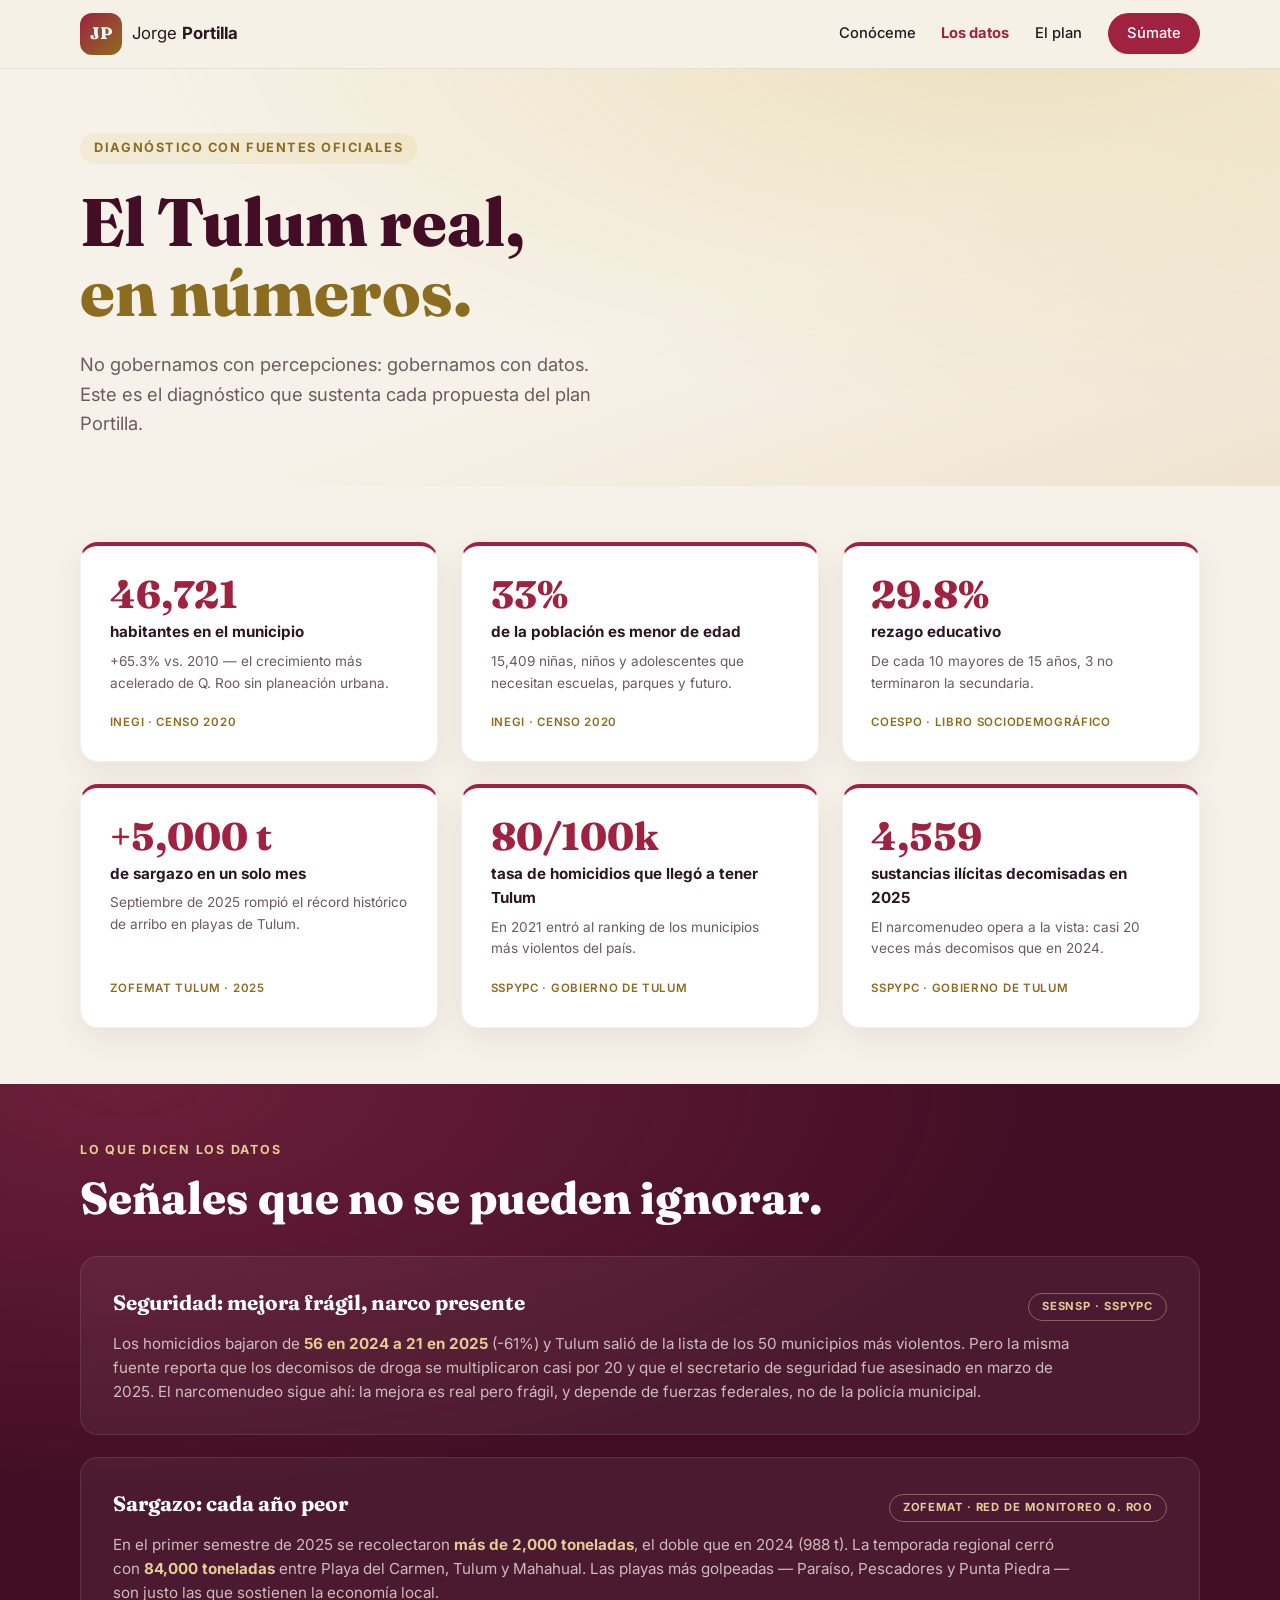
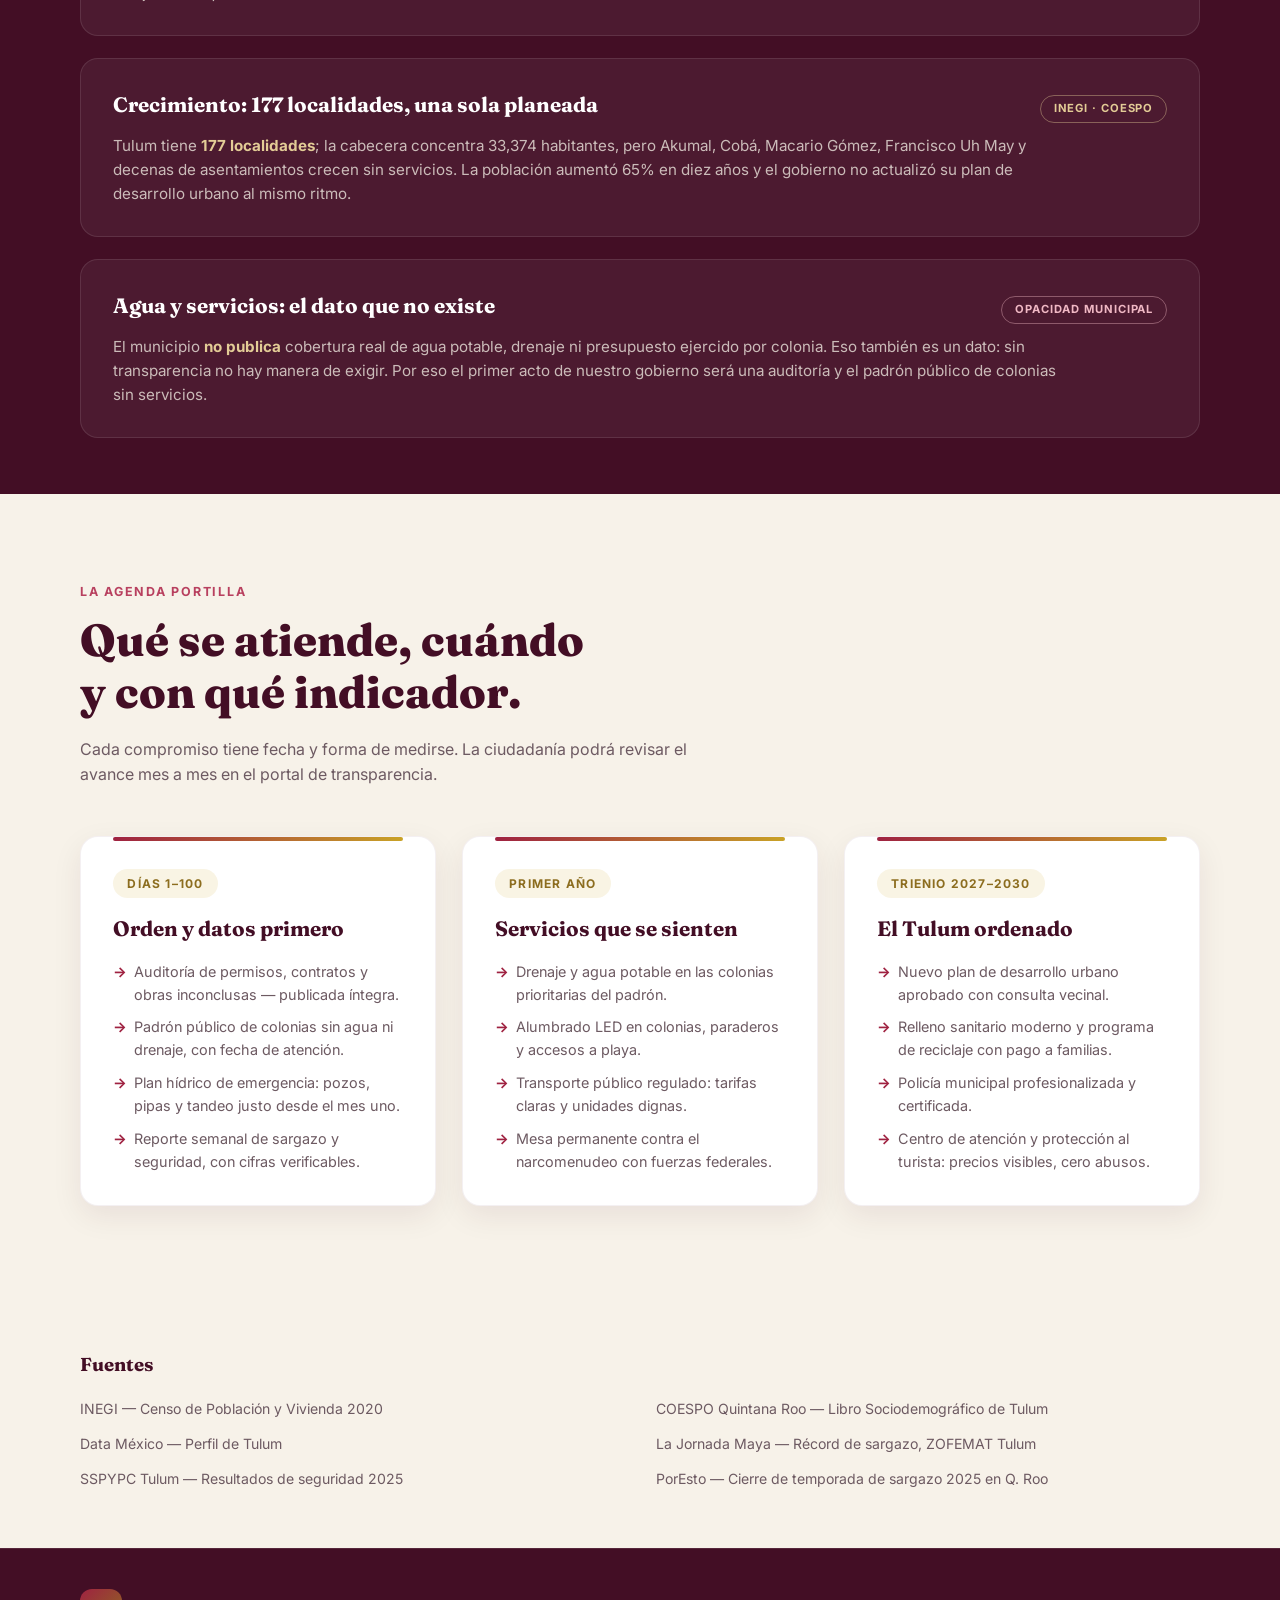
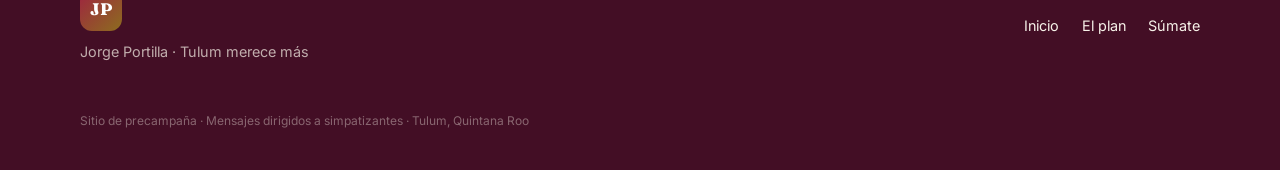
==== datos.html @ 54f1ed79 "Agrega página de datos, meta tags sociales, favicon y formulario" ====
<!DOCTYPE html>
<html lang="es">
<head>
  <meta charset="UTF-8" />
  <meta name="viewport" content="width=device-width, initial-scale=1.0" />
  <title>Los datos — Jorge Portilla | Tulum en números</title>
  <meta name="description" content="Diagnóstico de Tulum con cifras oficiales: población, seguridad, sargazo, rezago educativo y la agenda de gobierno de Jorge Portilla." />
  <meta property="og:type" content="website" />
  <meta property="og:url" content="https://unknownshopper.github.io/jorgeportilla/datos.html" />
  <meta property="og:title" content="Los datos — Tulum en números | Jorge Portilla" />
  <meta property="og:description" content="El diagnóstico real de Tulum con cifras oficiales: población, seguridad, sargazo y la agenda de gobierno con indicadores." />
  <meta property="og:image" content="https://unknownshopper.github.io/jorgeportilla/jorge2.png" />
  <meta name="twitter:card" content="summary_large_image" />
  <link rel="icon" type="image/svg+xml" href="favicon.svg" />
  <link rel="preconnect" href="https://fonts.googleapis.com" />
  <link rel="preconnect" href="https://fonts.gstatic.com" crossorigin />
  <link href="https://fonts.googleapis.com/css2?family=Fraunces:opsz,wght@9..144,600;9..144,800&family=Inter:wght@400;500;600;700&display=swap" rel="stylesheet" />
  <link rel="stylesheet" href="styles.css" />
</head>
<body>

  <!-- ===== NAVBAR ===== -->
  <header class="nav">
    <div class="container nav__inner">
      <a class="nav__brand" href="index.html">
        <span class="nav__logo">JP</span>
        <span class="nav__name">Jorge <strong>Portilla</strong></span>
      </a>
      <nav class="nav__links">
        <a href="index.html#conoce">Conóceme</a>
        <a href="datos.html" class="activo">Los datos</a>
        <a href="index.html#plan">El plan</a>
        <a href="index.html#sumate" class="nav__cta">Súmate</a>
      </nav>
    </div>
  </header>

  <!-- ===== ENCABEZADO ===== -->
  <section class="page-hero">
    <div class="container">
      <p class="hero__eyebrow">Diagnóstico con fuentes oficiales</p>
      <h1 class="hero__title">El Tulum real,<br /><span>en números.</span></h1>
      <p class="hero__lead">
        No gobernamos con percepciones: gobernamos con datos. Este es el
        diagnóstico que sustenta cada propuesta del plan Portilla.
      </p>
    </div>
  </section>

  <!-- ===== CIFRAS CLAVE ===== -->
  <section class="section section--tight">
    <div class="container">
      <div class="stats-grid">
        <article class="stat-card">
          <strong class="stat-card__num">46,721</strong>
          <span class="stat-card__label">habitantes en el municipio</span>
          <span class="stat-card__detail">+65.3% vs. 2010 — el crecimiento más acelerado de Q. Roo sin planeación urbana.</span>
          <span class="stat-card__src">INEGI · Censo 2020</span>
        </article>
        <article class="stat-card">
          <strong class="stat-card__num">33%</strong>
          <span class="stat-card__label">de la población es menor de edad</span>
          <span class="stat-card__detail">15,409 niñas, niños y adolescentes que necesitan escuelas, parques y futuro.</span>
          <span class="stat-card__src">INEGI · Censo 2020</span>
        </article>
        <article class="stat-card">
          <strong class="stat-card__num">29.8%</strong>
          <span class="stat-card__label">rezago educativo</span>
          <span class="stat-card__detail">De cada 10 mayores de 15 años, 3 no terminaron la secundaria.</span>
          <span class="stat-card__src">COESPO · Libro Sociodemográfico</span>
        </article>
        <article class="stat-card">
          <strong class="stat-card__num">+5,000 t</strong>
          <span class="stat-card__label">de sargazo en un solo mes</span>
          <span class="stat-card__detail">Septiembre de 2025 rompió el récord histórico de arribo en playas de Tulum.</span>
          <span class="stat-card__src">ZOFEMAT Tulum · 2025</span>
        </article>
        <article class="stat-card">
          <strong class="stat-card__num">80/100k</strong>
          <span class="stat-card__label">tasa de homicidios que llegó a tener Tulum</span>
          <span class="stat-card__detail">En 2021 entró al ranking de los municipios más violentos del país.</span>
          <span class="stat-card__src">SSPYPC · Gobierno de Tulum</span>
        </article>
        <article class="stat-card">
          <strong class="stat-card__num">4,559</strong>
          <span class="stat-card__label">sustancias ilícitas decomisadas en 2025</span>
          <span class="stat-card__detail">El narcomenudeo opera a la vista: casi 20 veces más decomisos que en 2024.</span>
          <span class="stat-card__src">SSPYPC · Gobierno de Tulum</span>
        </article>
      </div>
    </div>
  </section>

  <!-- ===== DIAGNÓSTICO POR TEMA ===== -->
  <section class="section section--dark section--tight">
    <div class="container">
      <p class="section__eyebrow section__eyebrow--light">Lo que dicen los datos</p>
      <h2 class="section__title section__title--light">Señales que no se pueden ignorar.</h2>

      <div class="data-list">
        <article class="data-row">
          <div class="data-row__head">
            <h3>Seguridad: mejora frágil, narco presente</h3>
            <span class="data-tag">SESNSP · SSPYPC</span>
          </div>
          <p>
            Los homicidios bajaron de <strong>56 en 2024 a 21 en 2025</strong> (-61%)
            y Tulum salió de la lista de los 50 municipios más violentos. Pero la
            misma fuente reporta que los decomisos de droga se multiplicaron
            casi por 20 y que el secretario de seguridad fue asesinado en
            marzo de 2025. El narcomenudeo sigue ahí: la mejora es real pero
            frágil, y depende de fuerzas federales, no de la policía municipal.
          </p>
        </article>
        <article class="data-row">
          <div class="data-row__head">
            <h3>Sargazo: cada año peor</h3>
            <span class="data-tag">ZOFEMAT · Red de Monitoreo Q. Roo</span>
          </div>
          <p>
            En el primer semestre de 2025 se recolectaron <strong>más de 2,000
            toneladas</strong>, el doble que en 2024 (988 t). La temporada
            regional cerró con <strong>84,000 toneladas</strong> entre Playa del
            Carmen, Tulum y Mahahual. Las playas más golpeadas — Paraíso,
            Pescadores y Punta Piedra — son justo las que sostienen la
            economía local.
          </p>
        </article>
        <article class="data-row">
          <div class="data-row__head">
            <h3>Crecimiento: 177 localidades, una sola planeada</h3>
            <span class="data-tag">INEGI · COESPO</span>
          </div>
          <p>
            Tulum tiene <strong>177 localidades</strong>; la cabecera concentra
            33,374 habitantes, pero Akumal, Cobá, Macario Gómez, Francisco Uh
            May y decenas de asentamientos crecen sin servicios. La población
            aumentó 65% en diez años y el gobierno no actualizó su plan de
            desarrollo urbano al mismo ritmo.
          </p>
        </article>
        <article class="data-row">
          <div class="data-row__head">
            <h3>Agua y servicios: el dato que no existe</h3>
            <span class="data-tag data-tag--warn">Opacidad municipal</span>
          </div>
          <p>
            El municipio <strong>no publica</strong> cobertura real de agua
            potable, drenaje ni presupuesto ejercido por colonia. Eso también
            es un dato: sin transparencia no hay manera de exigir. Por eso el
            primer acto de nuestro gobierno será una auditoría y el padrón
            público de colonias sin servicios.
          </p>
        </article>
      </div>
    </div>
  </section>

  <!-- ===== AGENDA ===== -->
  <section class="section" id="agenda">
    <div class="container">
      <p class="section__eyebrow">La agenda Portilla</p>
      <h2 class="section__title">Qué se atiende, cuándo<br />y con qué indicador.</h2>
      <p class="section__lead section__lead--dark">
        Cada compromiso tiene fecha y forma de medirse. La ciudadanía podrá
        revisar el avance mes a mes en el portal de transparencia.
      </p>

      <div class="timeline">
        <div class="timeline__item">
          <span class="timeline__when">Días 1–100</span>
          <h3>Orden y datos primero</h3>
          <ul>
            <li>Auditoría de permisos, contratos y obras inconclusas — publicada íntegra.</li>
            <li>Padrón público de colonias sin agua ni drenaje, con fecha de atención.</li>
            <li>Plan hídrico de emergencia: pozos, pipas y tandeo justo desde el mes uno.</li>
            <li>Reporte semanal de sargazo y seguridad, con cifras verificables.</li>
          </ul>
        </div>
        <div class="timeline__item">
          <span class="timeline__when">Primer año</span>
          <h3>Servicios que se sienten</h3>
          <ul>
            <li>Drenaje y agua potable en las colonias prioritarias del padrón.</li>
            <li>Alumbrado LED en colonias, paraderos y accesos a playa.</li>
            <li>Transporte público regulado: tarifas claras y unidades dignas.</li>
            <li>Mesa permanente contra el narcomenudeo con fuerzas federales.</li>
          </ul>
        </div>
        <div class="timeline__item">
          <span class="timeline__when">Trienio 2027–2030</span>
          <h3>El Tulum ordenado</h3>
          <ul>
            <li>Nuevo plan de desarrollo urbano aprobado con consulta vecinal.</li>
            <li>Relleno sanitario moderno y programa de reciclaje con pago a familias.</li>
            <li>Policía municipal profesionalizada y certificada.</li>
            <li>Centro de atención y protección al turista: precios visibles, cero abusos.</li>
          </ul>
        </div>
      </div>
    </div>
  </section>

  <!-- ===== FUENTES ===== -->
  <section class="section section--tight">
    <div class="container">
      <h3 class="sources__title">Fuentes</h3>
      <ul class="sources">
        <li><a href="https://www.inegi.org.mx/app/cpv/2020/resultadosrapidos/default.html?texto=tulum+quintana+roo" target="_blank" rel="noopener">INEGI — Censo de Población y Vivienda 2020</a></li>
        <li><a href="https://coespo.qroo.gob.mx/wp-content/uploads/2025/03/Libro-Sociodemografico-Tulum.pdf" target="_blank" rel="noopener">COESPO Quintana Roo — Libro Sociodemográfico de Tulum</a></li>
        <li><a href="https://www.economia.gob.mx/datamexico/es/profile/geo/tulum" target="_blank" rel="noopener">Data México — Perfil de Tulum</a></li>
        <li><a href="https://www.lajornadamaya.mx/quintanaroo/253849/septiembre-rompio-records-en-arribo-de-sargazo-en-tulum-quintana-roo-zofemat" target="_blank" rel="noopener">La Jornada Maya — Récord de sargazo, ZOFEMAT Tulum</a></li>
        <li><a href="https://lapancartadequintanaroo.com.mx/aumentan-aseguramientos-y-disminuyen-homicidios-en-tulum-durante-2025-sspypc/" target="_blank" rel="noopener">SSPYPC Tulum — Resultados de seguridad 2025</a></li>
        <li><a href="https://www.poresto.com/quintana-roo/2025/10/7/confirman-cierre-de-la-temporada-de-sargazo-2025-en-quintana-roo-.html" target="_blank" rel="noopener">PorEsto — Cierre de temporada de sargazo 2025 en Q. Roo</a></li>
      </ul>
    </div>
  </section>

  <!-- ===== FOOTER ===== -->
  <footer class="footer">
    <div class="container footer__inner">
      <div>
        <span class="nav__logo">JP</span>
        <p class="footer__tag">Jorge Portilla · Tulum merece más</p>
      </div>
      <div class="footer__links">
        <a href="index.html">Inicio</a>
        <a href="index.html#plan">El plan</a>
        <a href="index.html#sumate">Súmate</a>
      </div>
      <p class="footer__legal">Sitio de precampaña · Mensajes dirigidos a simpatizantes · Tulum, Quintana Roo</p>
    </div>
  </footer>

</body>
</html>
---- styles.css ----
/* ============================================================
   Jorge Portilla — Campaña Tulum
   Paleta: Morena — guinda / dorado / arena
   ============================================================ */
:root {
  /* Paleta Morena: guinda + dorado sobre arena */
  --guinda-900: #430e25;
  --guinda-600: #9f2241;
  --guinda-400: #b8405f;
  --gold-600: #8c6d1f;
  --gold-500: #c9a227;
  --gold-300: #e3cc96;
  --sand-100: #f7f2e9;
  --sand-200: #efe3cf;
  --ink: #2a1720;
  --muted: #6d5a62;
  --white: #ffffff;
  --radius: 18px;
  --shadow: 0 20px 45px rgba(67, 14, 37, 0.15);
  --font-display: "Fraunces", Georgia, serif;
  --font-body: "Inter", system-ui, -apple-system, sans-serif;
}

* { margin: 0; padding: 0; box-sizing: border-box; }

html { scroll-behavior: smooth; }

body {
  font-family: var(--font-body);
  color: var(--ink);
  background: var(--sand-100);
  line-height: 1.6;
}

.container {
  width: min(1120px, 90%);
  margin-inline: auto;
}

/* ---------- Botones ---------- */
.btn {
  display: inline-block;
  padding: 0.9rem 1.8rem;
  border-radius: 999px;
  font-weight: 600;
  font-size: 0.95rem;
  text-decoration: none;
  border: 2px solid transparent;
  cursor: pointer;
  transition: transform 0.2s ease, box-shadow 0.2s ease, background 0.2s ease;
}
.btn:hover { transform: translateY(-2px); }
.btn--primary {
  background: var(--guinda-600);
  color: var(--white);
  box-shadow: 0 10px 25px rgba(159, 34, 65, 0.35);
}
.btn--primary:hover { background: var(--guinda-900); }
.btn--ghost {
  border-color: var(--guinda-600);
  color: var(--guinda-600);
}
.btn--ghost:hover { background: rgba(159, 34, 65, 0.08); }
.btn--light {
  background: var(--white);
  color: var(--guinda-900);
}
.btn--light:hover { background: var(--sand-200); }

/* ---------- Navbar ---------- */
.nav {
  position: sticky;
  top: 0;
  z-index: 50;
  background: rgba(246, 241, 231, 0.9);
  backdrop-filter: blur(12px);
  border-bottom: 1px solid rgba(67, 14, 37, 0.08);
}
.nav__inner {
  display: flex;
  align-items: center;
  justify-content: space-between;
  padding: 0.8rem 0;
}
.nav__brand {
  display: flex;
  align-items: center;
  gap: 0.6rem;
  text-decoration: none;
  color: var(--ink);
}
.nav__logo {
  display: inline-grid;
  place-items: center;
  width: 42px;
  height: 42px;
  border-radius: 12px;
  background: linear-gradient(135deg, var(--guinda-600), var(--gold-600));
  color: var(--white);
  font-family: var(--font-display);
  font-weight: 800;
  font-size: 1.05rem;
}
.nav__name { font-size: 1.05rem; }
.nav__links {
  display: flex;
  align-items: center;
  gap: 1.6rem;
}
.nav__links a {
  text-decoration: none;
  color: var(--ink);
  font-weight: 500;
  font-size: 0.92rem;
}
.nav__links a:hover { color: var(--guinda-600); }
.nav__cta {
  background: var(--guinda-600);
  color: var(--white) !important;
  padding: 0.55rem 1.2rem;
  border-radius: 999px;
}
.nav__cta:hover { background: var(--guinda-900); }
.nav__links a.activo {
  color: var(--guinda-600);
  font-weight: 700;
}

/* ---------- Hero ---------- */
.hero {
  position: relative;
  background:
    radial-gradient(1200px 500px at 85% -10%, rgba(201, 162, 39, 0.25), transparent),
    linear-gradient(160deg, var(--sand-100) 55%, var(--sand-200));
  overflow: hidden;
  padding: 5rem 0 7rem;
}
.hero__inner {
  display: grid;
  grid-template-columns: 1.15fr 0.85fr;
  gap: 3rem;
  align-items: center;
}
.hero__eyebrow {
  display: inline-block;
  font-size: 0.8rem;
  font-weight: 700;
  letter-spacing: 0.12em;
  text-transform: uppercase;
  color: var(--gold-600);
  background: rgba(201, 162, 39, 0.1);
  padding: 0.35rem 0.9rem;
  border-radius: 999px;
  margin-bottom: 1.4rem;
}
.hero__title {
  font-family: var(--font-display);
  font-weight: 800;
  font-size: clamp(2.6rem, 5.5vw, 4.2rem);
  line-height: 1.05;
  color: var(--guinda-900);
}
.hero__title span { color: var(--gold-600); }
.hero__lead {
  margin-top: 1.4rem;
  font-size: 1.15rem;
  color: var(--muted);
  max-width: 34rem;
}
.hero__actions {
  display: flex;
  gap: 1rem;
  margin-top: 2rem;
  flex-wrap: wrap;
}
.hero__stats {
  display: flex;
  gap: 2.4rem;
  list-style: none;
  margin-top: 3rem;
  flex-wrap: wrap;
}
.hero__stats li { max-width: 11rem; }
.hero__stats strong {
  display: block;
  font-family: var(--font-display);
  font-size: 1.9rem;
  color: var(--guinda-600);
}
.hero__stats span {
  font-size: 0.82rem;
  color: var(--muted);
  line-height: 1.4;
  display: block;
}
.hero__media { position: relative; }
.hero__photo {
  aspect-ratio: 4 / 5;
  border-radius: 26px;
  background:
    radial-gradient(circle at 30% 25%, var(--gold-300), transparent 60%),
    linear-gradient(150deg, var(--guinda-600), var(--gold-500));
  box-shadow: var(--shadow);
  overflow: hidden;
}
.hero__img {
  display: block;
  width: 100%;
  height: 100%;
  object-fit: cover;
  object-position: center 15%;
}
.hero__badge {
  position: absolute;
  bottom: -1.6rem;
  left: -1.6rem;
  background: var(--white);
  border-radius: var(--radius);
  box-shadow: var(--shadow);
  padding: 1rem 1.4rem;
  display: flex;
  flex-direction: column;
}
.hero__badge-year {
  font-family: var(--font-display);
  font-weight: 800;
  font-size: 1.6rem;
  color: var(--gold-600);
}
.hero__badge-text {
  font-size: 0.78rem;
  color: var(--muted);
  text-transform: uppercase;
  letter-spacing: 0.08em;
}
.hero__wave {
  position: absolute;
  left: 0; right: 0; bottom: 0;
  height: 70px;
  background:
    radial-gradient(60px 70px at 30px 0, transparent 68%, var(--white) 70%) repeat-x;
  background-size: 60px 70px;
}

/* ---------- Marquee ---------- */
.marquee {
  background: var(--guinda-900);
  color: var(--sand-100);
  overflow: hidden;
  padding: 0.85rem 0;
  white-space: nowrap;
}
.marquee__track {
  display: inline-flex;
  gap: 2rem;
  font-family: var(--font-display);
  font-size: 1.05rem;
  letter-spacing: 0.04em;
  animation: marquee 28s linear infinite;
}
.marquee__track span { opacity: 0.9; }
@keyframes marquee {
  from { transform: translateX(0); }
  to   { transform: translateX(-50%); }
}

/* ---------- Sections ---------- */
.section { padding: 5.5rem 0; }
.section--dark {
  background:
    radial-gradient(900px 400px at 10% 0%, rgba(184, 64, 95, 0.35), transparent),
    var(--guinda-900);
  color: var(--sand-100);
}
.section__eyebrow {
  font-size: 0.78rem;
  font-weight: 700;
  letter-spacing: 0.14em;
  text-transform: uppercase;
  color: var(--guinda-400);
  margin-bottom: 0.8rem;
}
.section__eyebrow--light { color: var(--gold-300); }
.section__title {
  font-family: var(--font-display);
  font-weight: 800;
  font-size: clamp(1.9rem, 3.6vw, 2.8rem);
  line-height: 1.15;
  color: var(--guinda-900);
  margin-bottom: 1.2rem;
}
.section__title--light { color: var(--white); }
.section__lead {
  color: rgba(246, 241, 231, 0.75);
  max-width: 40rem;
  margin-bottom: 3rem;
}

/* ---------- About ---------- */
.about {
  display: grid;
  grid-template-columns: 1.2fr 0.8fr;
  gap: 3rem;
  align-items: start;
}
.about__text p { margin-bottom: 1.1rem; color: var(--muted); }
.about__facts {
  list-style: none;
  margin-top: 1.6rem;
  display: grid;
  gap: 0.7rem;
}
.about__facts li {
  padding-left: 1.4rem;
  position: relative;
  font-size: 0.95rem;
}
.about__facts li::before {
  content: "";
  position: absolute;
  left: 0; top: 0.55em;
  width: 8px; height: 8px;
  border-radius: 50%;
  background: var(--gold-500);
}
.about__card {
  background: var(--white);
  border-radius: var(--radius);
  box-shadow: var(--shadow);
  padding: 2rem;
  border-top: 5px solid var(--gold-500);
}
.about__card h3 {
  font-family: var(--font-display);
  color: var(--guinda-900);
  margin-bottom: 1rem;
}
.about__card blockquote {
  font-family: var(--font-display);
  font-size: 1.08rem;
  font-style: italic;
  color: var(--guinda-600);
  line-height: 1.5;
}
.about__sign {
  margin-top: 1rem;
  font-size: 0.85rem;
  font-weight: 600;
  color: var(--muted);
}

/* ---------- Issues ---------- */
.issues {
  display: grid;
  grid-template-columns: repeat(3, 1fr);
  gap: 1.4rem;
}
.issue {
  background: rgba(255, 255, 255, 0.05);
  border: 1px solid rgba(255, 255, 255, 0.1);
  border-radius: var(--radius);
  padding: 1.8rem;
  transition: transform 0.25s ease, background 0.25s ease;
}
.issue:hover {
  transform: translateY(-6px);
  background: rgba(255, 255, 255, 0.09);
}
.issue__num {
  font-family: var(--font-display);
  font-size: 0.9rem;
  color: var(--gold-500);
  font-weight: 700;
  letter-spacing: 0.1em;
}
.issue h3 {
  font-family: var(--font-display);
  font-size: 1.35rem;
  margin: 0.5rem 0 0.7rem;
  color: var(--white);
}
.issue p {
  font-size: 0.92rem;
  color: rgba(246, 241, 231, 0.72);
}

/* ---------- Pillars / Plan ---------- */
.pillars {
  display: grid;
  grid-template-columns: repeat(2, 1fr);
  gap: 1.6rem;
  margin-top: 2rem;
}
.pillar {
  background: var(--white);
  border-radius: var(--radius);
  padding: 2rem;
  box-shadow: 0 10px 30px rgba(67, 14, 37, 0.08);
  border: 1px solid rgba(67, 14, 37, 0.06);
}
.pillar__icon {
  width: 52px; height: 52px;
  display: grid;
  place-items: center;
  font-size: 1.5rem;
  border-radius: 14px;
  background: var(--sand-200);
  margin-bottom: 1.1rem;
}
.pillar h3 {
  font-family: var(--font-display);
  font-size: 1.3rem;
  color: var(--guinda-900);
  margin-bottom: 0.9rem;
}
.pillar ul {
  list-style: none;
  display: grid;
  gap: 0.6rem;
}
.pillar li {
  font-size: 0.92rem;
  color: var(--muted);
  padding-left: 1.3rem;
  position: relative;
}
.pillar li::before {
  content: "→";
  position: absolute;
  left: 0;
  color: var(--gold-600);
  font-weight: 700;
}
.transparency {
  margin-top: 2.5rem;
  background: linear-gradient(120deg, var(--guinda-600), var(--gold-600));
  color: var(--white);
  border-radius: var(--radius);
  padding: 2.4rem;
  display: flex;
  align-items: center;
  justify-content: space-between;
  gap: 2rem;
  flex-wrap: wrap;
}
.transparency h3 {
  font-family: var(--font-display);
  font-size: 1.5rem;
  margin-bottom: 0.5rem;
}
.transparency p { max-width: 42rem; opacity: 0.9; }

/* ---------- CTA ---------- */
.cta {
  background:
    radial-gradient(700px 300px at 80% 20%, rgba(201, 162, 39, 0.25), transparent),
    var(--guinda-900);
  color: var(--white);
  padding: 4.5rem 0;
}
.cta__inner {
  display: grid;
  grid-template-columns: 1fr 1fr;
  gap: 3rem;
  align-items: center;
}
.cta__title {
  font-family: var(--font-display);
  font-size: clamp(1.8rem, 3.5vw, 2.6rem);
  line-height: 1.15;
}
.cta__lead {
  margin-top: 1rem;
  color: rgba(246, 241, 231, 0.75);
}
.cta__form {
  display: grid;
  gap: 0.9rem;
}
.cta__form input {
  padding: 0.95rem 1.2rem;
  border-radius: 12px;
  border: 1px solid rgba(255, 255, 255, 0.25);
  background: rgba(255, 255, 255, 0.08);
  color: var(--white);
  font-family: inherit;
  font-size: 0.95rem;
}
.cta__form input::placeholder { color: rgba(255, 255, 255, 0.55); }
.cta__form input:focus {
  outline: 2px solid var(--gold-300);
  border-color: transparent;
}
.cta__form .btn { text-align: center; }

/* ---------- Página de datos ---------- */
.page-hero {
  background:
    radial-gradient(900px 380px at 80% -10%, rgba(201, 162, 39, 0.22), transparent),
    linear-gradient(160deg, var(--sand-100) 55%, var(--sand-200));
  padding: 4rem 0 3rem;
}
.section--tight { padding: 3.5rem 0; }

.stats-grid {
  display: grid;
  grid-template-columns: repeat(3, 1fr);
  gap: 1.4rem;
}
.stat-card {
  background: var(--white);
  border-radius: var(--radius);
  border: 1px solid rgba(67, 14, 37, 0.06);
  box-shadow: 0 10px 30px rgba(67, 14, 37, 0.08);
  padding: 1.8rem;
  display: flex;
  flex-direction: column;
  gap: 0.4rem;
  border-top: 4px solid var(--guinda-600);
}
.stat-card__num {
  font-family: var(--font-display);
  font-weight: 800;
  font-size: 2.4rem;
  line-height: 1;
  color: var(--guinda-600);
}
.stat-card__label {
  font-weight: 700;
  font-size: 0.95rem;
  color: var(--ink);
}
.stat-card__detail {
  font-size: 0.85rem;
  color: var(--muted);
}
.stat-card__src {
  margin-top: auto;
  padding-top: 0.8rem;
  font-size: 0.72rem;
  font-weight: 600;
  letter-spacing: 0.06em;
  text-transform: uppercase;
  color: var(--gold-600);
}

.data-list {
  display: grid;
  gap: 1.4rem;
  margin-top: 2rem;
}
.data-row {
  background: rgba(255, 255, 255, 0.05);
  border: 1px solid rgba(255, 255, 255, 0.1);
  border-radius: var(--radius);
  padding: 1.8rem 2rem;
}
.data-row__head {
  display: flex;
  align-items: baseline;
  justify-content: space-between;
  gap: 1rem;
  flex-wrap: wrap;
  margin-bottom: 0.7rem;
}
.data-row__head h3 {
  font-family: var(--font-display);
  font-size: 1.3rem;
  color: var(--white);
}
.data-row p {
  font-size: 0.95rem;
  color: rgba(246, 241, 231, 0.75);
  max-width: 60rem;
}
.data-row p strong { color: var(--gold-300); }
.data-tag {
  font-size: 0.7rem;
  font-weight: 700;
  letter-spacing: 0.08em;
  text-transform: uppercase;
  color: var(--gold-300);
  border: 1px solid rgba(227, 204, 150, 0.4);
  border-radius: 999px;
  padding: 0.25rem 0.8rem;
  white-space: nowrap;
}
.data-tag--warn {
  color: #f0b8c4;
  border-color: rgba(240, 184, 196, 0.4);
}

/* Timeline de agenda */
.timeline {
  display: grid;
  grid-template-columns: repeat(3, 1fr);
  gap: 1.6rem;
  margin-top: 2rem;
}
.timeline__item {
  background: var(--white);
  border-radius: var(--radius);
  border: 1px solid rgba(67, 14, 37, 0.06);
  box-shadow: 0 10px 30px rgba(67, 14, 37, 0.08);
  padding: 2rem;
  position: relative;
}
.timeline__item::before {
  content: "";
  position: absolute;
  top: 0; left: 2rem; right: 2rem;
  height: 4px;
  border-radius: 999px;
  background: linear-gradient(90deg, var(--guinda-600), var(--gold-500));
}
.timeline__when {
  display: inline-block;
  font-size: 0.75rem;
  font-weight: 700;
  letter-spacing: 0.1em;
  text-transform: uppercase;
  color: var(--gold-600);
  background: rgba(201, 162, 39, 0.12);
  border-radius: 999px;
  padding: 0.3rem 0.9rem;
  margin-bottom: 0.9rem;
}
.timeline__item h3 {
  font-family: var(--font-display);
  font-size: 1.3rem;
  color: var(--guinda-900);
  margin-bottom: 0.9rem;
}
.timeline__item ul {
  list-style: none;
  display: grid;
  gap: 0.6rem;
}
.timeline__item li {
  font-size: 0.9rem;
  color: var(--muted);
  padding-left: 1.3rem;
  position: relative;
}
.timeline__item li::before {
  content: "→";
  position: absolute;
  left: 0;
  color: var(--guinda-600);
  font-weight: 700;
}

.sources__title {
  font-family: var(--font-display);
  color: var(--guinda-900);
  margin-bottom: 1rem;
}
.sources {
  list-style: none;
  display: grid;
  grid-template-columns: repeat(2, 1fr);
  gap: 0.6rem 2rem;
}
.sources a {
  color: var(--muted);
  font-size: 0.88rem;
  text-decoration: none;
  border-bottom: 1px solid transparent;
}
.sources a:hover {
  color: var(--guinda-600);
  border-bottom-color: var(--guinda-600);
}
.section__lead--dark { color: var(--muted); }

/* ---------- Estrategia interna ---------- */
.internal-banner {
  position: sticky;
  top: 0;
  z-index: 60;
  background: repeating-linear-gradient(
    -45deg,
    var(--guinda-900),
    var(--guinda-900) 12px,
    var(--guinda-600) 12px,
    var(--guinda-600) 24px
  );
  color: var(--gold-300);
  text-align: center;
  font-size: 0.75rem;
  font-weight: 700;
  letter-spacing: 0.14em;
  text-transform: uppercase;
  padding: 0.55rem 1rem;
}
.internal .nav { top: 0; }

.foda {
  display: grid;
  grid-template-columns: repeat(2, 1fr);
  gap: 1.4rem;
  margin-top: 2rem;
}
.foda__cell {
  background: rgba(255, 255, 255, 0.05);
  border: 1px solid rgba(255, 255, 255, 0.1);
  border-left-width: 4px;
  border-radius: var(--radius);
  padding: 1.8rem;
}
.foda__cell--f { border-left-color: var(--gold-300); }
.foda__cell--o { border-left-color: var(--gold-500); }
.foda__cell--d { border-left-color: var(--guinda-400); }
.foda__cell--a { border-left-color: #f0b8c4; }
.foda__cell h3 {
  font-family: var(--font-display);
  font-size: 1.25rem;
  color: var(--white);
  margin-bottom: 0.8rem;
}
.foda__cell ul {
  list-style: none;
  display: grid;
  gap: 0.55rem;
}
.foda__cell li {
  font-size: 0.9rem;
  color: rgba(246, 241, 231, 0.75);
  padding-left: 1.2rem;
  position: relative;
}
.foda__cell li::before {
  content: "·";
  position: absolute;
  left: 0.3rem;
  color: var(--gold-300);
  font-weight: 800;
}

/* ---------- Footer ---------- */
.footer {
  background: var(--guinda-900);
  color: rgba(246, 241, 231, 0.7);
  border-top: 1px solid rgba(255, 255, 255, 0.1);
  padding: 2.5rem 0;
}
.footer__inner {
  display: flex;
  align-items: center;
  justify-content: space-between;
  gap: 2rem;
  flex-wrap: wrap;
}
.footer__tag { margin-top: 0.6rem; font-size: 0.9rem; }
.footer__links {
  display: flex;
  gap: 1.4rem;
}
.footer__links a {
  color: var(--sand-100);
  text-decoration: none;
  font-size: 0.9rem;
}
.footer__links a:hover { color: var(--gold-500); }
.footer__legal {
  width: 100%;
  font-size: 0.75rem;
  opacity: 0.55;
  margin-top: 1rem;
}

/* ---------- Responsive ---------- */
@media (max-width: 900px) {
  .hero__inner,
  .about,
  .cta__inner { grid-template-columns: 1fr; }
  .hero__media { order: -1; max-width: 380px; }
  .issues { grid-template-columns: repeat(2, 1fr); }
  .pillars { grid-template-columns: 1fr; }
  .nav__links a:not(.nav__cta) { display: none; }
}
@media (max-width: 560px) {
  .issues { grid-template-columns: 1fr; }
  .hero { padding-top: 3.5rem; }
  .hero__stats { gap: 1.4rem; }
  .transparency { padding: 1.8rem; }
}
@media (max-width: 900px) {
  .stats-grid { grid-template-columns: repeat(2, 1fr); }
  .timeline { grid-template-columns: 1fr; }
  .sources { grid-template-columns: 1fr; }
  .foda { grid-template-columns: 1fr; }
}
@media (max-width: 560px) {
  .stats-grid { grid-template-columns: 1fr; }
}
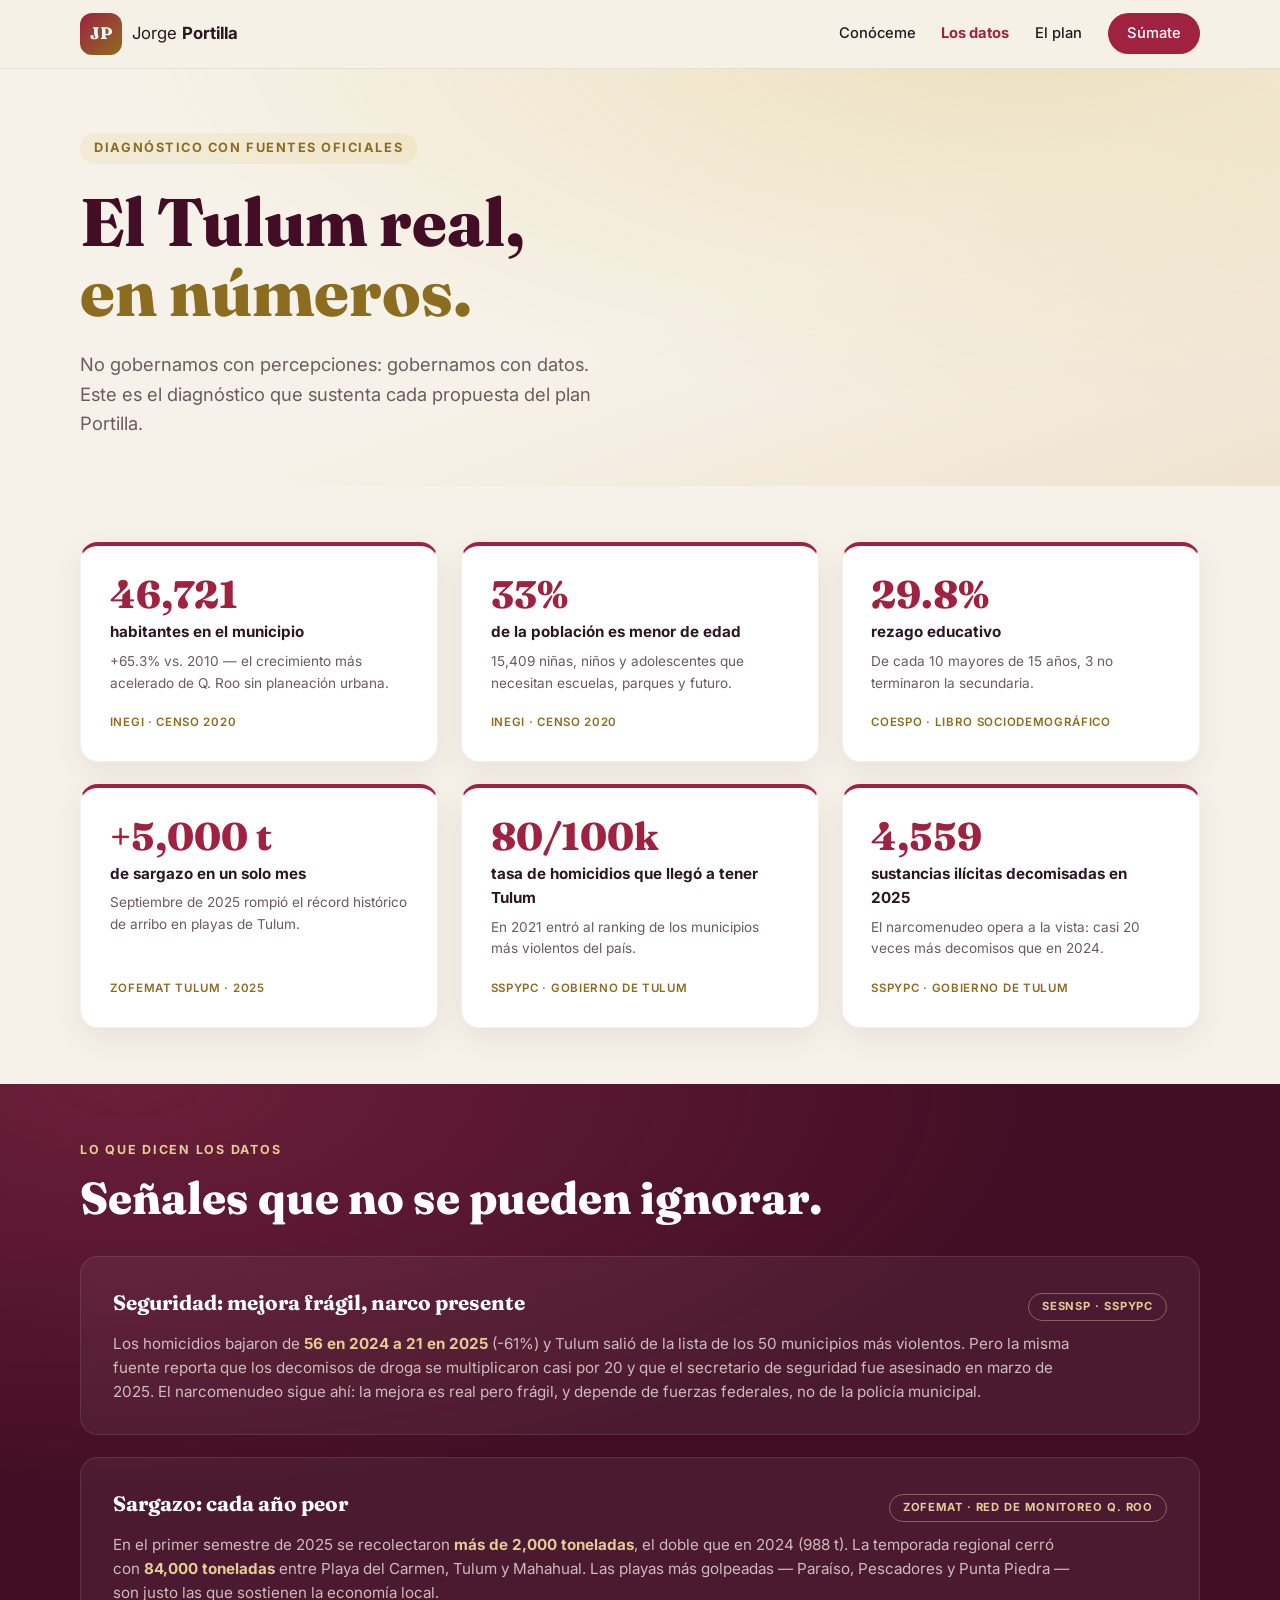
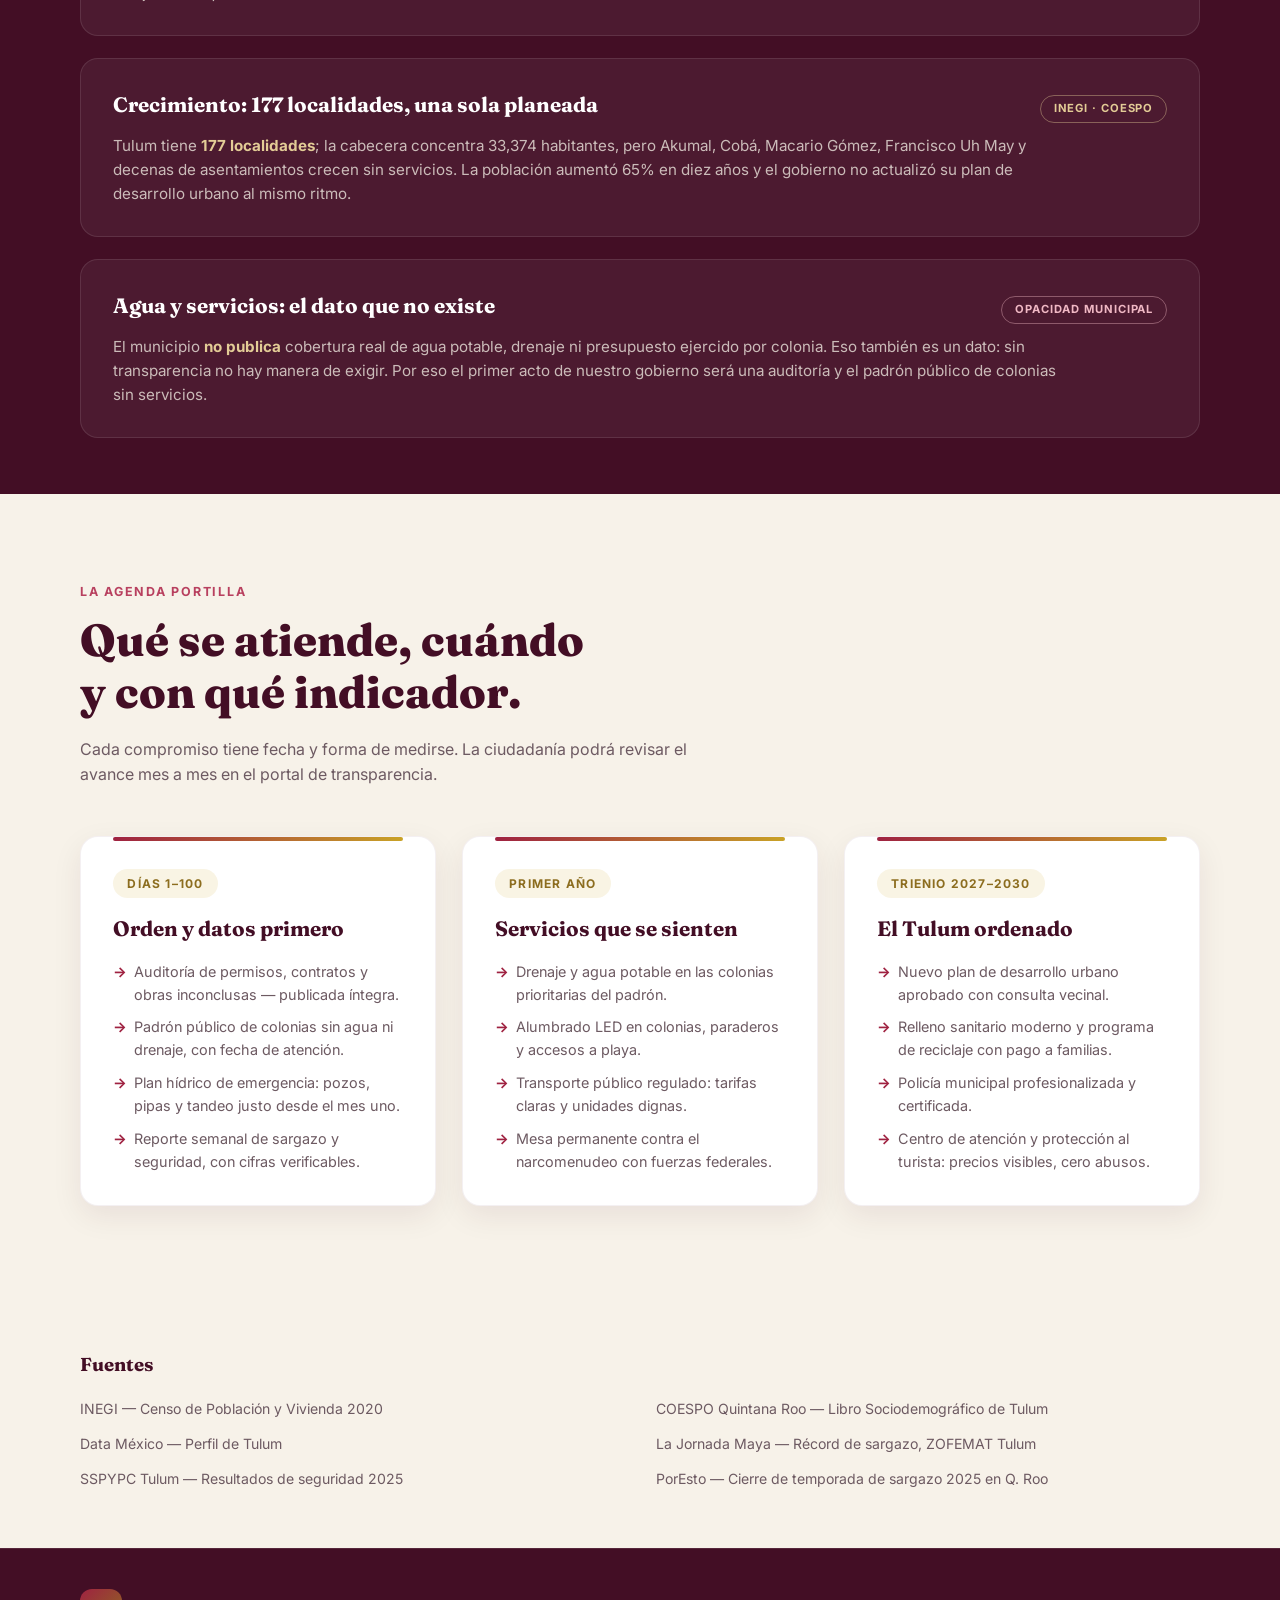
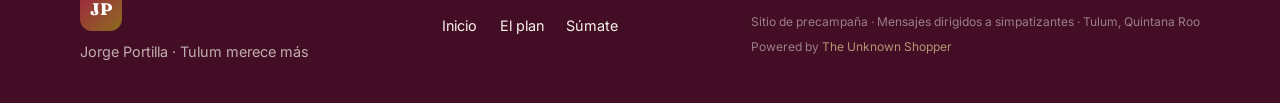
==== commit 778ed1f0: "Agrega Powered by The Unknown Shopper en footers" ====
--- a/datos.html
+++ b/datos.html
@@ -9,7 +9,7 @@
   <meta property="og:url" content="https://unknownshopper.github.io/jorgeportilla/datos.html" />
   <meta property="og:title" content="Los datos — Tulum en números | Jorge Portilla" />
   <meta property="og:description" content="El diagnóstico real de Tulum con cifras oficiales: población, seguridad, sargazo y la agenda de gobierno con indicadores." />
-  <meta property="og:image" content="https://unknownshopper.github.io/jorgeportilla/jorge2.png" />
+  <meta property="og:image" content="https://unknownshopper.github.io/jorgeportilla/og.jpg" />
   <meta name="twitter:card" content="summary_large_image" />
   <link rel="icon" type="image/svg+xml" href="favicon.svg" />
   <link rel="preconnect" href="https://fonts.googleapis.com" />
@@ -228,9 +228,17 @@
         <a href="index.html#plan">El plan</a>
         <a href="index.html#sumate">Súmate</a>
       </div>
-      <p class="footer__legal">Sitio de precampaña · Mensajes dirigidos a simpatizantes · Tulum, Quintana Roo</p>
+      <div>
+        <p class="footer__legal">Sitio de precampaña · Mensajes dirigidos a simpatizantes · Tulum, Quintana Roo</p>
+        <p class="footer__powered">Powered by <a href="https://unknownshoppers.com" target="_blank" rel="noopener">The Unknown Shopper</a></p>
+      </div>
     </div>
   </footer>
+
+  <!-- ===== ANALÍTICA =====
+     Conteo de visitas con GoatCounter (gratis, sin cookies).
+     Activar junto con el de index.html una vez creada la cuenta. -->
+  <!-- <script data-goatcounter="https://jorgeportilla.goatcounter.com/count" async src="//gc.zgo.at/count.js"></script> -->
 
 </body>
 </html>
--- a/styles.css
+++ b/styles.css
@@ -543,6 +543,12 @@
   text-transform: uppercase;
   color: var(--gold-600);
 }
+.stat-card--muted {
+  border-top-style: dashed;
+  border-top-color: var(--muted);
+  background: var(--sand-100);
+}
+.stat-card--muted .stat-card__num { color: var(--muted); }
 
 .data-list {
   display: grid;
@@ -765,9 +771,20 @@
 .footer__legal {
   width: 100%;
   font-size: 0.75rem;
-  opacity: 0.55;
+  opacity: 0.7;
   margin-top: 1rem;
 }
+.footer__powered {
+  font-size: 0.75rem;
+  opacity: 0.7;
+  margin-top: 0.4rem;
+}
+.footer__powered a {
+  color: var(--gold-300);
+  text-decoration: none;
+  border-bottom: 1px solid transparent;
+}
+.footer__powered a:hover { border-bottom-color: var(--gold-300); }
 
 /* ---------- Responsive ---------- */
 @media (max-width: 900px) {
